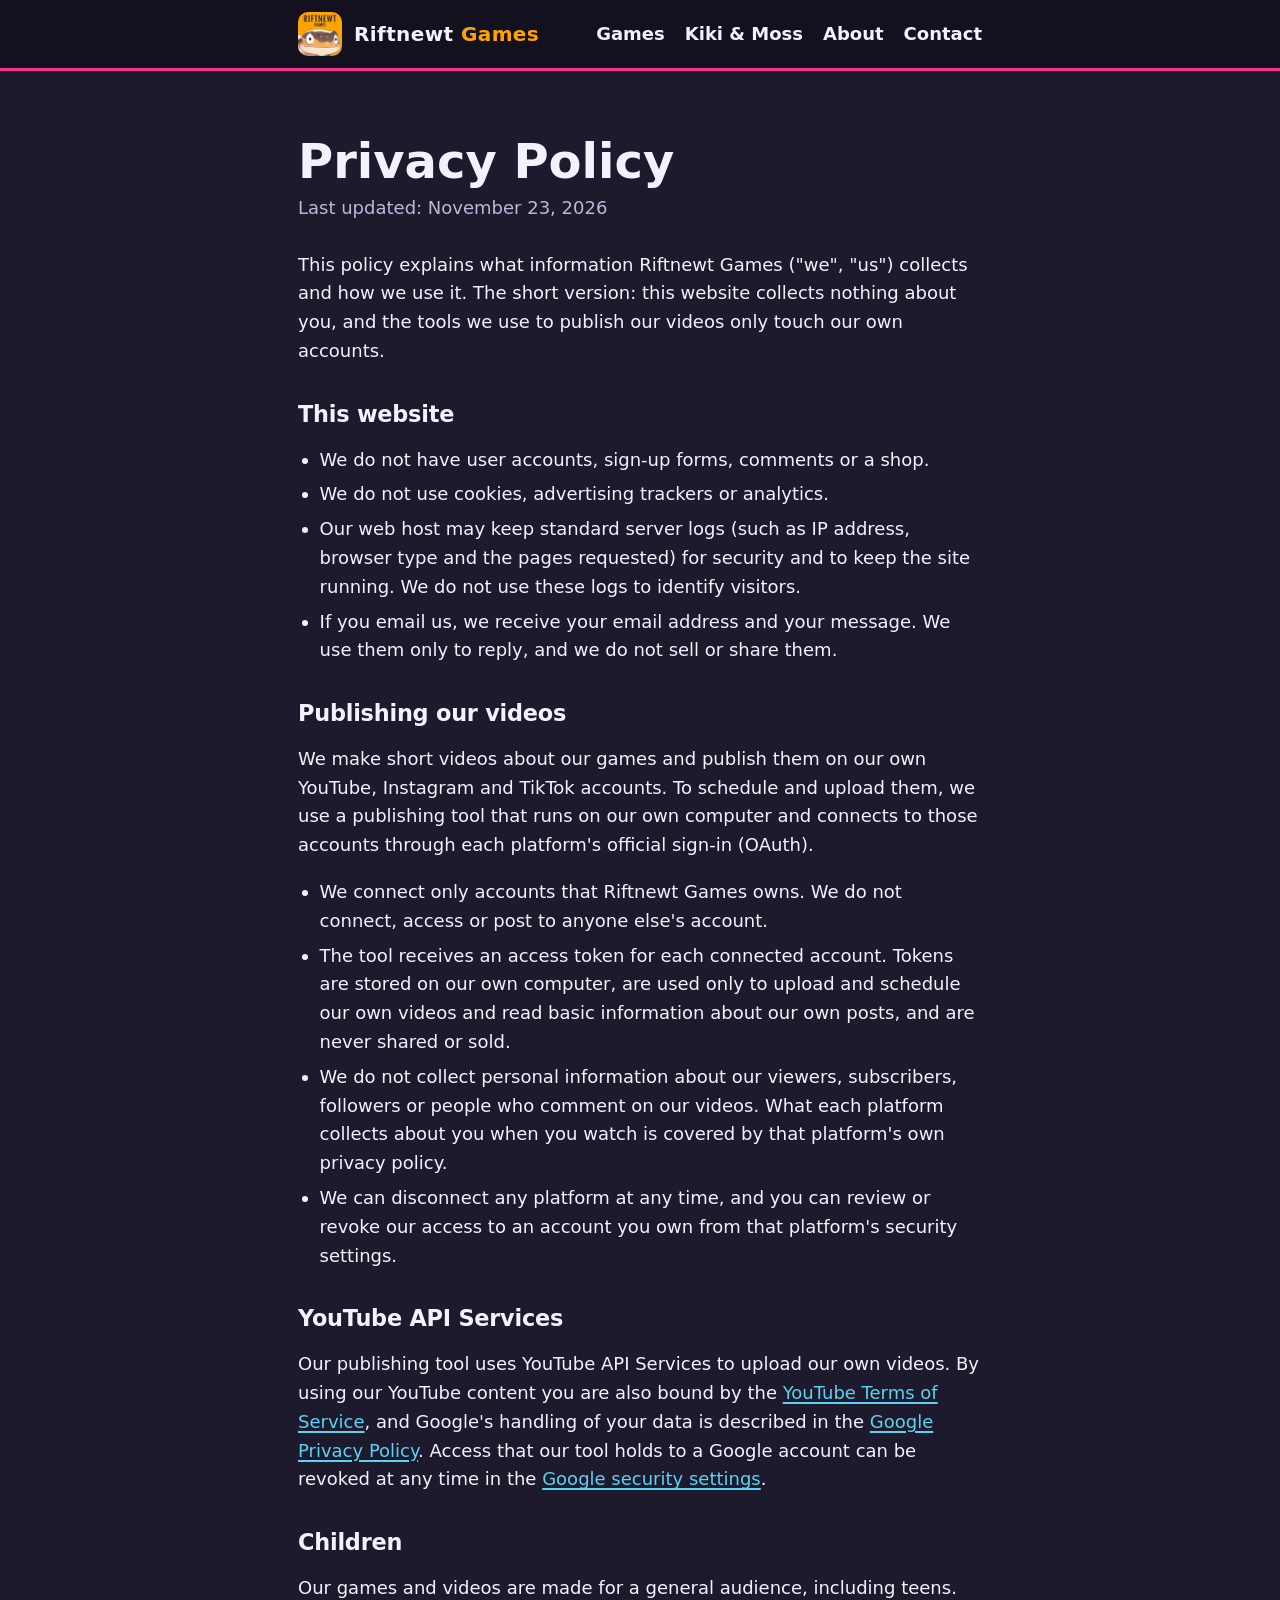
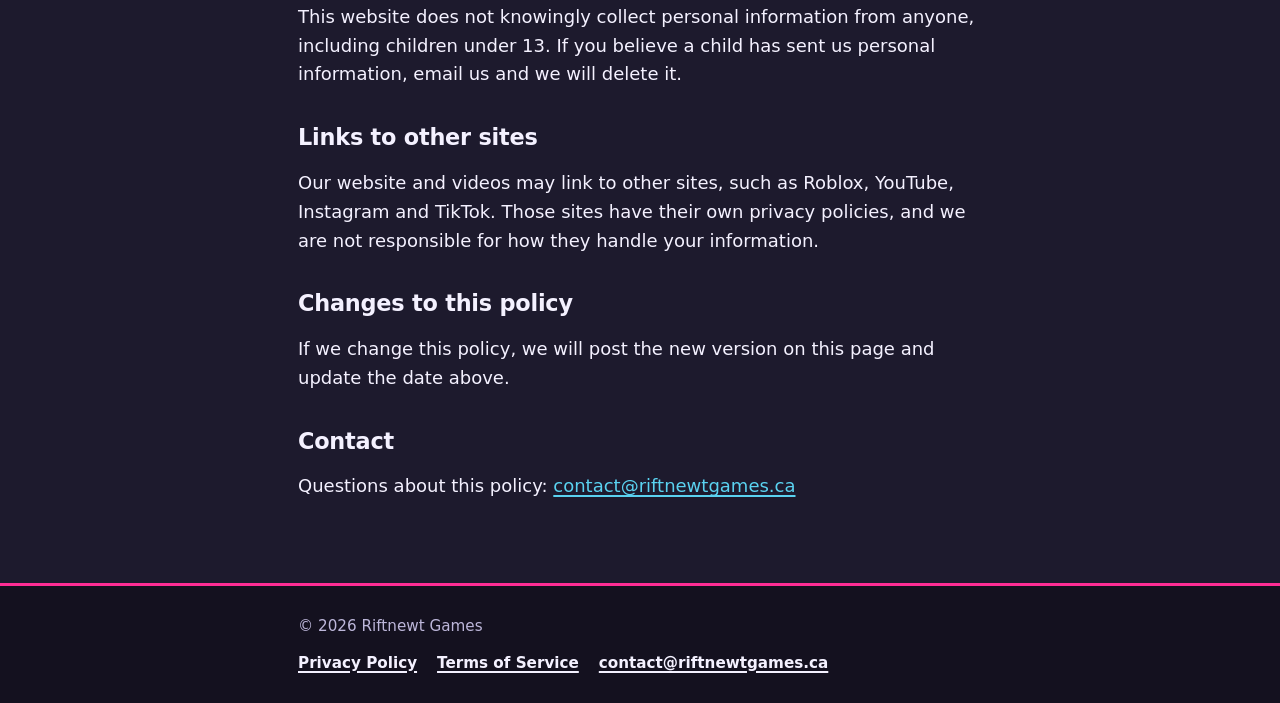
==== privacy.html @ 622bb4d9 "Riftnewt Games site Co-Authored-By: Claude Sonnet 5.5 <noreply@anthropic.com>" ====
<!doctype html>
<html lang="en">
<head>
<meta charset="utf-8">
<meta name="viewport" content="width=device-width, initial-scale=1">
<title>Privacy Policy | Riftnewt Games</title>
<meta name="description" content="How Riftnewt Games handles information on this website and in the tools we use to publish our videos.">
<link rel="icon" href="favicon.ico" sizes="any">
<link rel="icon" type="image/png" sizes="32x32" href="favicon-32.png">
<link rel="apple-touch-icon" href="apple-touch-icon.png">
<link rel="stylesheet" href="style.css">
</head>
<body class="doc">

<header class="site-header">
  <div class="wrap">
    <a class="brand" href="/"><img src="img/newt-96.webp" alt="" width="44" height="44"><span class="brand-name">Riftnewt <span>Games</span></span></a>
    <nav aria-label="Main">
      <a href="/#games">Games</a>
      <a href="/#characters">Kiki &amp; Moss</a>
      <a href="/#about">About</a>
      <a href="/#contact">Contact</a>
    </nav>
  </div>
</header>

<main>
  <section>
    <div class="wrap">
      <h1>Privacy Policy</h1>
      <p class="updated">Last updated: November 23, 2026</p>

      <p>This policy explains what information Riftnewt Games ("we", "us") collects and how we use it. The short version: this website collects nothing about you, and the tools we use to publish our videos only touch our own accounts.</p>

      <h2>This website</h2>
      <ul>
        <li>We do not have user accounts, sign-up forms, comments or a shop.</li>
        <li>We do not use cookies, advertising trackers or analytics.</li>
        <li>Our web host may keep standard server logs (such as IP address, browser type and the pages requested) for security and to keep the site running. We do not use these logs to identify visitors.</li>
        <li>If you email us, we receive your email address and your message. We use them only to reply, and we do not sell or share them.</li>
      </ul>

      <h2>Publishing our videos</h2>
      <p>We make short videos about our games and publish them on our own YouTube, Instagram and TikTok accounts. To schedule and upload them, we use a publishing tool that runs on our own computer and connects to those accounts through each platform's official sign-in (OAuth).</p>
      <ul>
        <li>We connect only accounts that Riftnewt Games owns. We do not connect, access or post to anyone else's account.</li>
        <li>The tool receives an access token for each connected account. Tokens are stored on our own computer, are used only to upload and schedule our own videos and read basic information about our own posts, and are never shared or sold.</li>
        <li>We do not collect personal information about our viewers, subscribers, followers or people who comment on our videos. What each platform collects about you when you watch is covered by that platform's own privacy policy.</li>
        <li>We can disconnect any platform at any time, and you can review or revoke our access to an account you own from that platform's security settings.</li>
      </ul>

      <h2>YouTube API Services</h2>
      <p>Our publishing tool uses YouTube API Services to upload our own videos. By using our YouTube content you are also bound by the <a href="https://www.youtube.com/t/terms">YouTube Terms of Service</a>, and Google's handling of your data is described in the <a href="https://policies.google.com/privacy">Google Privacy Policy</a>. Access that our tool holds to a Google account can be revoked at any time in the <a href="https://myaccount.google.com/permissions">Google security settings</a>.</p>

      <h2>Children</h2>
      <p>Our games and videos are made for a general audience, including teens. This website does not knowingly collect personal information from anyone, including children under 13. If you believe a child has sent us personal information, email us and we will delete it.</p>

      <h2>Links to other sites</h2>
      <p>Our website and videos may link to other sites, such as Roblox, YouTube, Instagram and TikTok. Those sites have their own privacy policies, and we are not responsible for how they handle your information.</p>

      <h2>Changes to this policy</h2>
      <p>If we change this policy, we will post the new version on this page and update the date above.</p>

      <h2>Contact</h2>
      <p>Questions about this policy: <a href="mailto:contact@riftnewtgames.ca">contact@riftnewtgames.ca</a></p>
    </div>
  </section>
</main>

<footer class="site-footer">
  <div class="wrap">
    <p>&copy; 2026 Riftnewt Games</p>
    <nav aria-label="Legal">
      <a href="privacy.html">Privacy Policy</a>
      <a href="terms.html">Terms of Service</a>
      <a href="mailto:contact@riftnewtgames.ca">contact@riftnewtgames.ca</a>
    </nav>
  </div>
</footer>

</body>
</html>
---- style.css ----
:root {
  --bg: #1d1a2d;        /* same ground as the Tuff Deathmatch lockup */
  --panel: #272340;
  --line: #3d3766;
  --text: #f4f1ff;
  --muted: #bdb7da;
  --yellow: #ffe000;
  --pink: #ff2d95;
  --cyan: #5ad2f0;
  --orange: #ffa300;
  --gutter: clamp(16px, 5vw, 48px);
  color-scheme: dark;
}

* { box-sizing: border-box; }

html { scroll-behavior: smooth; }

body {
  margin: 0;
  background: var(--bg);
  color: var(--text);
  font-family: system-ui, -apple-system, "Segoe UI", Roboto, Helvetica, Arial, sans-serif;
  font-size: 18px;
  line-height: 1.6;
}

a { color: var(--cyan); text-decoration-thickness: 2px; text-underline-offset: 3px; }
a:hover { color: var(--yellow); }
a:focus-visible { outline: 3px solid var(--yellow); outline-offset: 3px; }

img { max-width: 100%; height: auto; }

.wrap { max-width: 1080px; margin: 0 auto; padding-inline: var(--gutter); }

/* header */
.site-header { background: #14111f; border-bottom: 3px solid var(--pink); }
.site-header .wrap { display: flex; flex-wrap: wrap; align-items: center; justify-content: space-between; gap: 8px 24px; padding-block: 12px; }
.brand { display: flex; align-items: center; gap: 12px; color: var(--text); font-weight: 900; font-size: 1.25rem; letter-spacing: 0.02em; text-decoration: none; }
.brand img { display: block; width: 44px; height: 44px; border-radius: 10px; }
.brand-name span { color: var(--orange); }
.site-header nav { display: flex; flex-wrap: wrap; gap: 4px 20px; font-weight: 600; }
.site-header nav a { color: var(--text); text-decoration: none; }
.site-header nav a:hover { color: var(--yellow); }

/* hero */
.hero { background: radial-gradient(900px 420px at 80% 30%, rgba(255, 45, 149, 0.28), transparent 70%), var(--bg); }
.hero .wrap { display: grid; grid-template-columns: 1.1fr 0.9fr; align-items: center; gap: 24px 40px; padding-block: clamp(32px, 6vw, 72px); }
.eyebrow { margin: 0 0 8px; color: var(--orange); font-weight: 800; font-size: 0.9rem; letter-spacing: 0.12em; text-transform: uppercase; }
.hero h1 { margin: 0 0 16px; font-size: clamp(2.2rem, 6vw, 3.8rem); line-height: 1.05; font-weight: 900; letter-spacing: -0.02em; }
.hero p { margin: 0; max-width: 32em; color: var(--muted); font-size: clamp(1.05rem, 2.4vw, 1.25rem); }
.hero img { display: block; width: 100%; max-width: 460px; margin-inline: auto; border-radius: 16px; }

@media (max-width: 760px) {
  .hero .wrap { grid-template-columns: 1fr; }
  .hero img { max-width: 340px; }
}

/* sections */
section { padding-block: clamp(36px, 6vw, 64px); }
h2 { margin: 0 0 20px; font-size: clamp(1.6rem, 4vw, 2.2rem); line-height: 1.15; font-weight: 900; letter-spacing: -0.01em; }
h2::after { content: ""; display: block; width: 64px; height: 5px; margin-top: 10px; border-radius: 3px; background: var(--pink); }
h3 { margin: 0 0 6px; font-size: 1.3rem; line-height: 1.2; }
.lead { max-width: 38em; margin: 0 0 20px; color: var(--muted); }

.band { background: #171425; border-block: 1px solid var(--line); }

.tag { display: inline-block; margin-bottom: 10px; padding: 2px 10px; border: 2px solid var(--cyan); border-radius: 999px; color: var(--cyan); font-size: 0.8rem; font-weight: 800; text-transform: uppercase; letter-spacing: 0.06em; }
.tag.soon { border-color: var(--orange); color: var(--orange); }

/* games */
.feature { display: grid; grid-template-columns: 1.3fr 1fr; background: var(--panel); border: 2px solid var(--line); border-radius: 16px; overflow: hidden; }
.feature > img { display: block; width: 100%; height: 100%; object-fit: cover; min-height: 220px; }
.feature .text { padding: clamp(20px, 3vw, 32px); }
.feature p { margin: 0 0 16px; color: var(--muted); }
@media (max-width: 760px) { .feature { grid-template-columns: 1fr; } }

.ranks { display: flex; flex-wrap: wrap; gap: 6px; margin: 0; padding: 0; list-style: none; }
.ranks img { display: block; width: 52px; height: 52px; }
.ranks-label { margin: 0 0 6px; color: var(--muted); font-size: 0.85rem; font-weight: 700; letter-spacing: 0.08em; text-transform: uppercase; }

.card { margin-top: 20px; background: var(--panel); border: 2px solid var(--line); border-radius: 16px; padding: 22px; }
.card p { margin: 0; color: var(--muted); }

/* gallery */
.gallery { display: grid; grid-template-columns: repeat(auto-fit, minmax(min(100%, 300px), 1fr)); gap: 14px; margin: 0; padding: 0; list-style: none; }
.gallery img { display: block; width: 100%; aspect-ratio: 16 / 9; object-fit: cover; border-radius: 12px; border: 2px solid var(--line); }

/* characters */
.chars { display: grid; grid-template-columns: repeat(auto-fit, minmax(min(100%, 300px), 1fr)); gap: 20px; }
.char { display: flex; flex-direction: column; border: 2px solid var(--line); border-radius: 16px; overflow: hidden; background: var(--panel); }
.char figure { margin: 0; padding: 20px 20px 0; display: flex; align-items: flex-end; justify-content: center; height: 260px; }
.char.kiki figure { background: #ff7aa0; }
.char.moss figure { background: #58dde8; }
.char img { display: block; max-height: 100%; width: auto; }
.char .text { padding: 18px 22px 22px; }
.char p { margin: 0; color: var(--muted); }

/* about */
.about { display: grid; grid-template-columns: 200px 1fr; align-items: center; gap: 24px 36px; }
.about img { display: block; width: 200px; height: 200px; border-radius: 24px; border: 3px solid var(--orange); }
.about p { max-width: 38em; margin: 0 0 12px; color: var(--muted); }
@media (max-width: 640px) { .about { grid-template-columns: 1fr; } .about img { width: 140px; height: 140px; } }

/* policy pages */
.doc .wrap { max-width: 780px; }
.doc h1 { margin: 0 0 6px; font-size: clamp(2rem, 6vw, 3rem); line-height: 1.1; font-weight: 900; }
.doc .updated { margin: 0 0 28px; color: var(--muted); }
.doc h2 { margin: 36px 0 10px; font-size: 1.4rem; }
.doc h2::after { display: none; }
.doc p, .doc li { max-width: 40em; color: var(--text); }
.doc ul { padding-left: 1.2em; }
.doc li { margin-bottom: 6px; }

/* footer */
.site-footer { background: #14111f; border-top: 3px solid var(--pink); padding-block: 28px; font-size: 0.95rem; }
.site-footer .wrap { display: flex; flex-wrap: wrap; justify-content: space-between; gap: 12px 32px; }
.site-footer nav { display: flex; flex-wrap: wrap; gap: 4px 20px; font-weight: 600; }
.site-footer a { color: var(--text); }
.site-footer a:hover { color: var(--yellow); }
.site-footer p { margin: 0; color: var(--muted); }
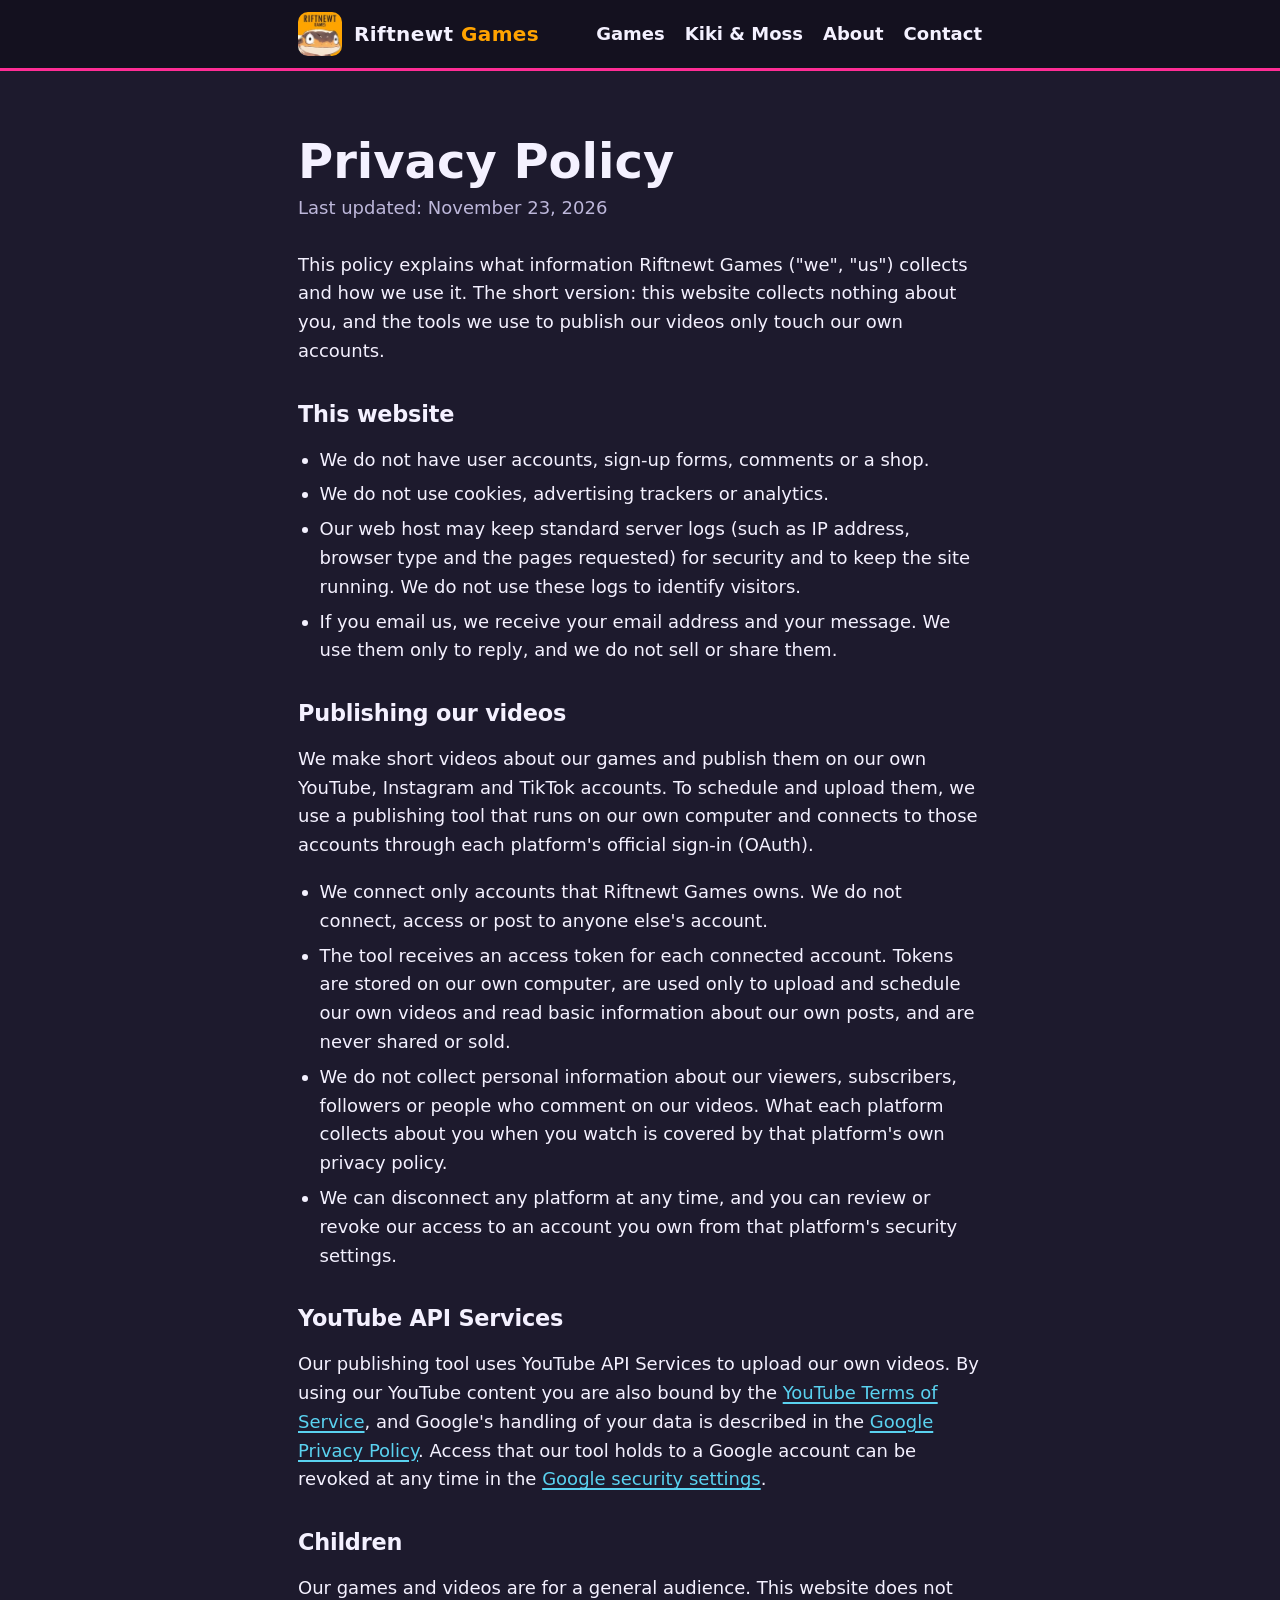
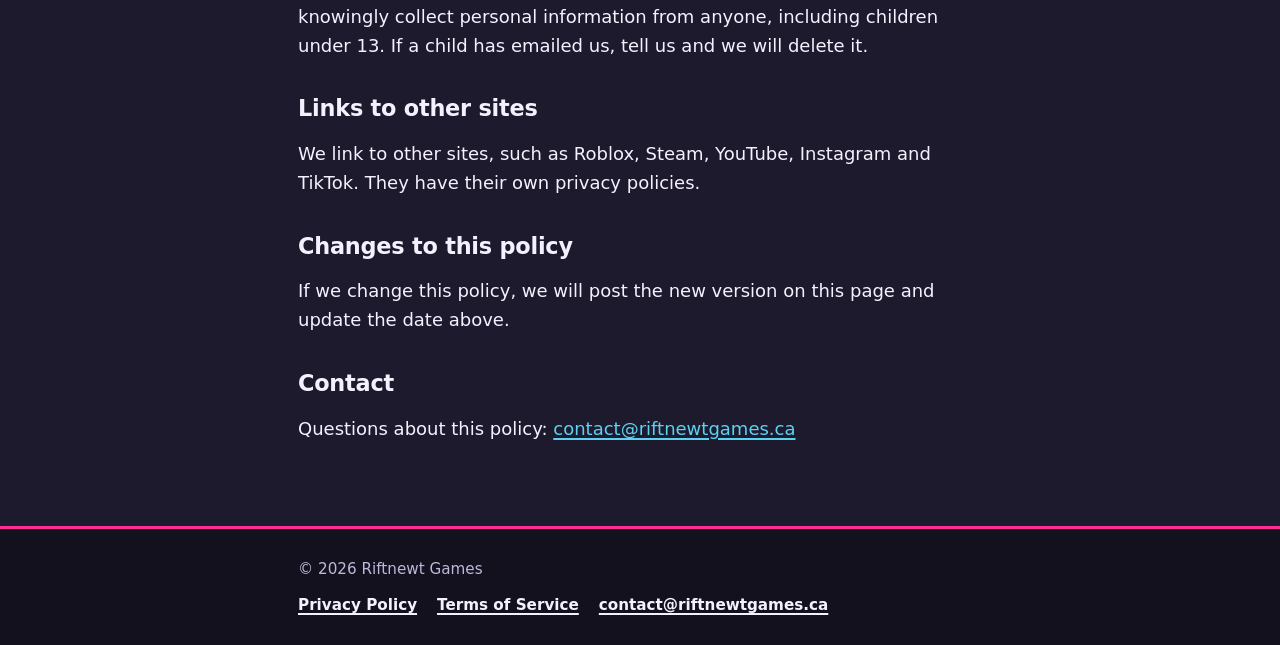
==== commit b2ec8b21: "Rewrite About, drop "indie", add Comic Wars card and trim legal copy About now says what inspires th" ====
--- a/privacy.html
+++ b/privacy.html
@@ -53,10 +53,10 @@
       <p>Our publishing tool uses YouTube API Services to upload our own videos. By using our YouTube content you are also bound by the <a href="https://www.youtube.com/t/terms">YouTube Terms of Service</a>, and Google's handling of your data is described in the <a href="https://policies.google.com/privacy">Google Privacy Policy</a>. Access that our tool holds to a Google account can be revoked at any time in the <a href="https://myaccount.google.com/permissions">Google security settings</a>.</p>
 
       <h2>Children</h2>
-      <p>Our games and videos are made for a general audience, including teens. This website does not knowingly collect personal information from anyone, including children under 13. If you believe a child has sent us personal information, email us and we will delete it.</p>
+      <p>Our games and videos are for a general audience. This website does not knowingly collect personal information from anyone, including children under 13. If a child has emailed us, tell us and we will delete it.</p>
 
       <h2>Links to other sites</h2>
-      <p>Our website and videos may link to other sites, such as Roblox, YouTube, Instagram and TikTok. Those sites have their own privacy policies, and we are not responsible for how they handle your information.</p>
+      <p>We link to other sites, such as Roblox, Steam, YouTube, Instagram and TikTok. They have their own privacy policies.</p>
 
       <h2>Changes to this policy</h2>
       <p>If we change this policy, we will post the new version on this page and update the date above.</p>
--- a/style.css
+++ b/style.css
@@ -79,8 +79,12 @@
 .ranks img { display: block; width: 52px; height: 52px; }
 .ranks-label { margin: 0 0 6px; color: var(--muted); font-size: 0.85rem; font-weight: 700; letter-spacing: 0.08em; text-transform: uppercase; }
 
-.card { margin-top: 20px; background: var(--panel); border: 2px solid var(--line); border-radius: 16px; padding: 22px; }
+.cards { display: grid; grid-template-columns: repeat(auto-fit, minmax(min(100%, 280px), 1fr)); gap: 20px; margin-top: 20px; }
+.card { background: var(--panel); border: 2px solid var(--line); border-radius: 16px; padding: 22px; }
+.feature + .feature { margin-top: 20px; }
 .card p { margin: 0; color: var(--muted); }
+.btn { display: inline-block; margin-top: 14px; padding: 8px 18px; border-radius: 999px; background: var(--pink); color: #fff; font-weight: 800; text-decoration: none; }
+.btn:hover { background: var(--yellow); color: var(--bg); }
 
 /* gallery */
 .gallery { display: grid; grid-template-columns: repeat(auto-fit, minmax(min(100%, 300px), 1fr)); gap: 14px; margin: 0; padding: 0; list-style: none; }
@@ -100,6 +104,7 @@
 .about { display: grid; grid-template-columns: 200px 1fr; align-items: center; gap: 24px 36px; }
 .about img { display: block; width: 200px; height: 200px; border-radius: 24px; border: 3px solid var(--orange); }
 .about p { max-width: 38em; margin: 0 0 12px; color: var(--muted); }
+.about strong { color: var(--yellow); }
 @media (max-width: 640px) { .about { grid-template-columns: 1fr; } .about img { width: 140px; height: 140px; } }
 
 /* policy pages */
